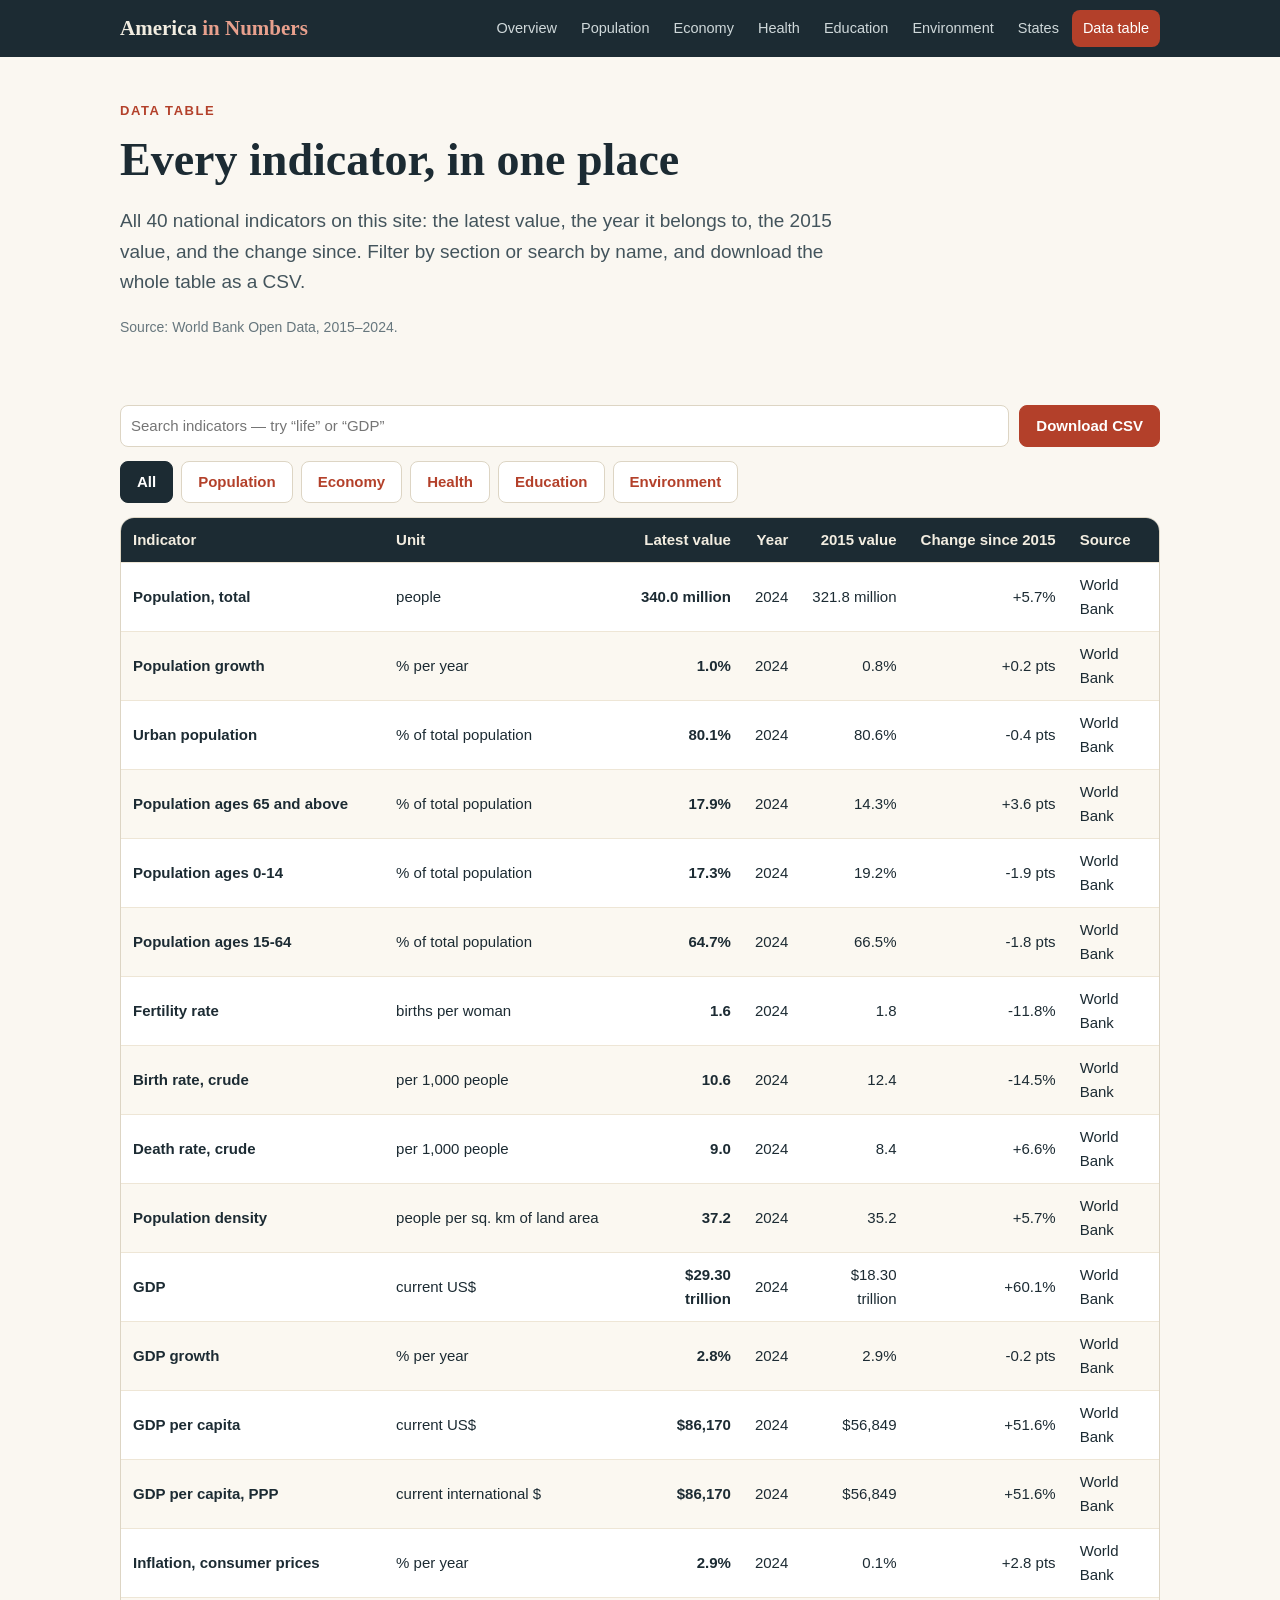
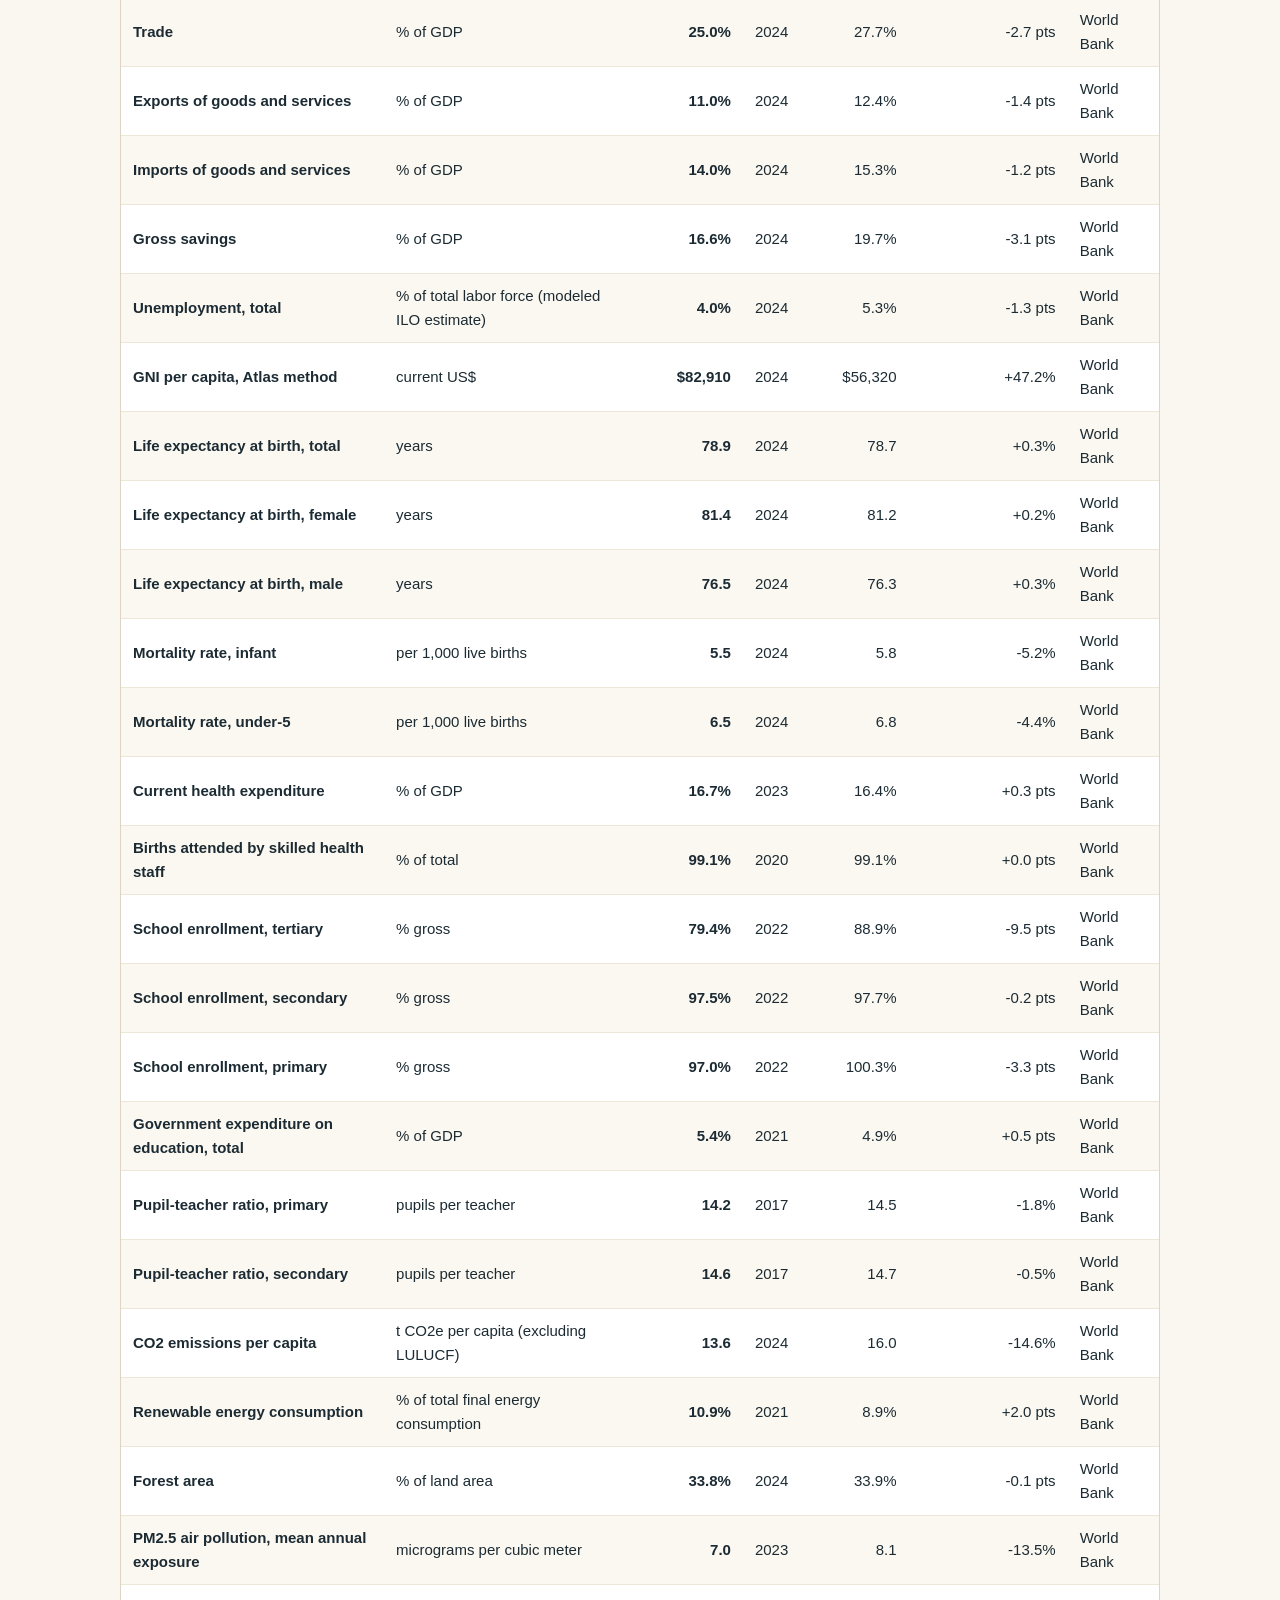
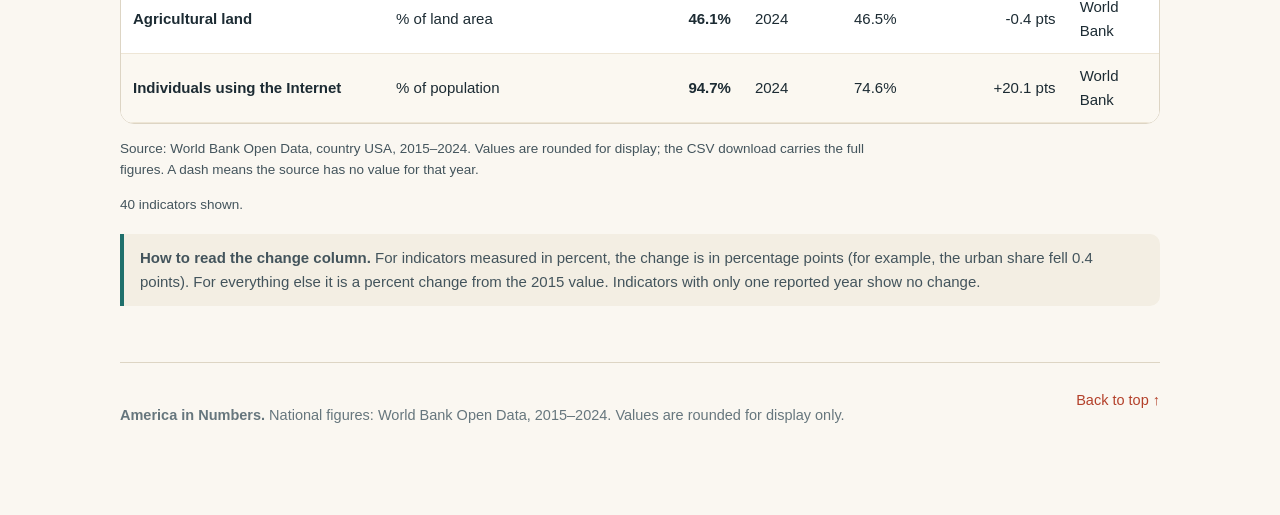
==== app/data.html @ 18b67718 "America in Numbers: national statistics site for the United States" ====
<!DOCTYPE html>
<html lang="en">
<head>
<meta charset="utf-8">
<meta name="viewport" content="width=device-width, initial-scale=1">
<title>Data table — America in Numbers</title>
<link rel="stylesheet" href="style.css">
<link rel="icon" href="favicon.png" type="image/png">
<script src="data.js"></script>
<script src="charts.js"></script>
<script src="site.js"></script>
</head>
<body>
<header class="topbar">
  <div class="topbar-inner">
    <a class="brand" href="index.html">America <em>in Numbers</em></a>
    <nav class="topnav">
      <a href="index.html">Overview</a>
      <a href="population.html">Population</a>
      <a href="economy.html">Economy</a>
      <a href="health.html">Health</a>
      <a href="education.html">Education</a>
      <a href="environment.html">Environment</a>
      <a href="states.html">States</a>
      <a href="data.html">Data table</a>
    </nav>
  </div>
</header>

<main class="wrap">
  <section class="hero">
    <div class="kicker">Data table</div>
    <h1>Every indicator, in one place</h1>
    <p class="lede">All 40 national indicators on this site: the latest value, the year
    it belongs to, the 2015 value, and the change since. Filter by section
    or search by name, and download the whole table as a CSV.</p>
    <p class="meta-line">Source: World Bank Open Data, 2015–2024.</p>
  </section>

  <section class="section">
    <div class="toolbar">
      <input type="search" id="data-search" placeholder="Search indicators — try “life” or “GDP”" aria-label="Search indicators">
      <button type="button" id="download-csv">Download CSV</button>
    </div>
    <div class="filter-row" role="group" aria-label="Filter by section">
      <button type="button" data-section="all" aria-pressed="true">All</button>
      <button type="button" data-section="population" aria-pressed="false">Population</button>
      <button type="button" data-section="economy" aria-pressed="false">Economy</button>
      <button type="button" data-section="health" aria-pressed="false">Health</button>
      <button type="button" data-section="education" aria-pressed="false">Education</button>
      <button type="button" data-section="environment" aria-pressed="false">Environment</button>
    </div>
    <div class="table-scroll">
      <table class="data-table" id="full-table">
        <thead>
          <tr><th>Indicator</th><th>Unit</th><th class="num">Latest value</th><th class="num">Year</th><th class="num">2015 value</th><th class="num">Change since 2015</th><th>Source</th></tr>
        </thead>
        <tbody></tbody>
      </table>
    </div>
    <p class="source-line">Source: World Bank Open Data, country USA, 2015–2024. Values are
    rounded for display; the CSV download carries the full figures. A dash
    means the source has no value for that year.</p>
    <p class="source-line" id="data-count"></p>
  </section>

  <div class="note"><strong>How to read the change column.</strong> For indicators measured
  in percent, the change is in percentage points (for example, the urban
  share fell 0.4 points). For everything else it is a percent change from
  the 2015 value. Indicators with only one reported year show no change.</div>

  <footer>
    <a class="to-top" href="#">Back to top ↑</a>
    <p><strong>America in Numbers.</strong> National figures: World Bank Open Data,
    2015–2024. Values are rounded for display only.</p>
  </footer>
</main>

<script>
(function () {
  var S = window.SITE, D = window.USA;
  S.markActiveNav();

  var sectionOf = {};
  Object.keys(D.SECTIONS).forEach(function (sec) {
    D.SECTIONS[sec].forEach(function (key) { sectionOf[key] = sec; });
  });

  // Alternate words people search for, beyond the indicator's own label.
  var KEYWORDS = {
    co2Pc: "carbon dioxide greenhouse gas",
    gdpPcPpp: "ppp purchasing power parity",
    tertiaryEnroll: "university college higher education",
    secondaryEnroll: "high school middle school",
    primaryEnroll: "elementary school",
    pm25: "air pollution smog",
    renewablePct: "clean energy wind solar",
    lifeExp: "longevity lifespan",
    infantMort: "babies child death",
    urbanPct: "cities",
    fertility: "births babies",
    unemployment: "jobs jobless"
  };

  var tbody = document.querySelector("#full-table tbody");
  Object.keys(D.INDICATORS).forEach(function (key) {
    var ind = D.INDICATORS[key];
    var latest = S.latestOf(key);
    var first = ind.values[0];
    var change = "—";
    if (first !== null && first !== undefined && latest.value !== null) {
      if (ind.unit.indexOf("%") !== -1) {
        var pts = latest.value - first;
        change = (pts >= 0 ? "+" : "") + pts.toFixed(1) + " pts";
      } else {
        var pct = ((latest.value - first) / Math.abs(first)) * 100;
        change = (pct >= 0 ? "+" : "") + pct.toFixed(1) + "%";
      }
    }
    var tr = document.createElement("tr");
    tr.setAttribute("data-section", sectionOf[key] || "all");
    if (KEYWORDS[key]) tr.setAttribute("data-keywords", KEYWORDS[key]);
    tr.innerHTML = "<td><strong>" + ind.label + "</strong></td><td>" + ind.unit +
      "</td><td class=\"num\"><strong>" + S.formatValue(key, latest.value, "auto") +
      "</strong></td><td class=\"num\">" + (latest.year === null ? "—" : latest.year) +
      "</td><td class=\"num\">" + (first === null || first === undefined ? "—" : S.formatValue(key, first, "auto")) +
      "</td><td class=\"num\">" + change + "</td><td>World Bank</td>";
    tbody.appendChild(tr);
  });

  var table = document.getElementById("full-table");
  S.enableFilter(document.getElementById("data-search"), table);
  document.getElementById("data-count").textContent =
    Object.keys(D.INDICATORS).length + " indicators shown.";
  document.querySelectorAll("[data-section]").forEach(function (btn) {
    btn.addEventListener("click", function () {
      var sec = btn.getAttribute("data-section");
      document.querySelectorAll("[data-section]").forEach(function (b) { b.setAttribute("aria-pressed", "false"); });
      btn.setAttribute("aria-pressed", "true");
      table.querySelectorAll("tbody tr").forEach(function (row) {
        row.style.display = (sec === "all" || row.getAttribute("data-section") === sec) ? "" : "none";
      });
      document.getElementById("data-search").value = "";
    });
  });
  document.getElementById("download-csv").addEventListener("click", S.downloadCsv);
})();
</script>
</body>
</html>
---- app/style.css ----
/* America in Numbers — design system.
   Warm paper, deep ink, one vermilion accent. System fonts only: Georgia
   for display type, the platform sans for everything else. No webfonts,
   no external assets, so the site works with no network at all. */

:root {
  --paper: #faf7f1;
  --paper-soft: #f3eee3;
  --ink: #1c2b33;
  --ink-soft: #43545c;
  --muted: #66767d;
  --line: #ddd5c4;
  --accent: #b3402a;
  --accent-dark: #8f2f1e;
  --teal: #1f6f6b;
  --gold: #c98a1b;
  --card: #ffffff;
  --shadow: 0 1px 3px rgba(28, 43, 51, 0.10), 0 6px 18px rgba(28, 43, 51, 0.06);
  --radius: 14px;
}

* { box-sizing: border-box; }

html { scroll-behavior: smooth; }

body {
  margin: 0;
  background: var(--paper);
  color: var(--ink);
  font-family: -apple-system, BlinkMacSystemFont, "Segoe UI", Roboto, "Helvetica Neue", Arial, sans-serif;
  font-size: 17px;
  line-height: 1.6;
}

h1, h2, h3, .display {
  font-family: Georgia, "Times New Roman", serif;
  color: var(--ink);
  line-height: 1.2;
  margin: 0 0 0.4em;
}

a { color: var(--accent); text-decoration: none; }
a:hover { text-decoration: underline; }

/* --- top bar ------------------------------------------------------------- */
.topbar {
  background: var(--ink);
  color: #f2ede1;
  position: sticky;
  top: 0;
  z-index: 20;
}
.topbar-inner {
  max-width: 1080px;
  margin: 0 auto;
  padding: 10px 20px;
  display: flex;
  align-items: center;
  gap: 18px;
  flex-wrap: wrap;
}
.brand {
  font-family: Georgia, "Times New Roman", serif;
  font-size: 21px;
  font-weight: 700;
  color: #f2ede1;
  white-space: nowrap;
}
.brand em { color: #e8a08d; font-style: normal; }
.topnav {
  display: flex;
  gap: 2px;
  flex-wrap: wrap;
  margin-left: auto;
}
.topnav a {
  color: #cfd8da;
  font-size: 14.5px;
  padding: 7px 11px;
  border-radius: 8px;
  white-space: nowrap;
}
.topnav a:hover { color: #fff; background: rgba(255, 255, 255, 0.10); text-decoration: none; }
.topnav a.active { color: #fff; background: var(--accent); }

/* --- page shell ---------------------------------------------------------- */
.wrap { max-width: 1080px; margin: 0 auto; padding: 0 20px 64px; }
.hero { padding: 44px 0 8px; }
.hero .kicker {
  color: var(--accent);
  font-weight: 700;
  letter-spacing: 0.12em;
  text-transform: uppercase;
  font-size: 13px;
  margin-bottom: 10px;
}
.hero h1 { font-size: 46px; margin-bottom: 12px; }
.hero p.lede { font-size: 19px; color: var(--ink-soft); max-width: 720px; }
.hero .meta-line { color: var(--muted); font-size: 14px; margin-top: 14px; }

.section { margin-top: 44px; }
.section > h2 { font-size: 29px; border-bottom: 3px solid var(--accent); padding-bottom: 8px; }
.section > p { color: var(--ink-soft); max-width: 760px; }
.note {
  background: var(--paper-soft);
  border-left: 4px solid var(--teal);
  padding: 12px 16px;
  border-radius: 0 10px 10px 0;
  font-size: 15px;
  color: var(--ink-soft);
  margin: 18px 0;
}
.source-line { color: var(--muted); font-size: 13.5px; margin-top: 10px; }

/* --- stat cards ---------------------------------------------------------- */
.stats {
  display: grid;
  grid-template-columns: repeat(3, 1fr);
  gap: 16px;
  margin: 22px 0;
}
.stat {
  background: var(--card);
  border: 1px solid var(--line);
  border-radius: var(--radius);
  box-shadow: var(--shadow);
  padding: 18px 20px;
}
.stat-label { font-size: 13.5px; color: var(--muted); font-weight: 600; text-transform: uppercase; letter-spacing: 0.04em; }
.stat-value { font-family: Georgia, "Times New Roman", serif; font-size: 34px; font-weight: 700; color: var(--ink); margin: 6px 0 2px; line-height: 1.1; }
.stat-sub { font-size: 14px; color: var(--ink-soft); }
.stat-year { font-size: 13px; color: var(--muted); }

/* --- chart panels -------------------------------------------------------- */
.panel {
  background: var(--card);
  border: 1px solid var(--line);
  border-radius: var(--radius);
  box-shadow: var(--shadow);
  padding: 20px 22px;
  margin: 18px 0;
}
.panel h3 { font-size: 21px; }
.panel .panel-sub { color: var(--ink-soft); font-size: 15px; margin-bottom: 8px; }
.chart-legend { display: flex; gap: 18px; flex-wrap: wrap; margin-top: 6px; font-size: 14px; color: var(--ink-soft); }
.chart-legend i { display: inline-block; width: 12px; height: 12px; border-radius: 3px; margin-right: 6px; vertical-align: -1px; }
.chart-switch { display: flex; gap: 8px; align-items: center; flex-wrap: wrap; margin-bottom: 10px; }
.chart-switch label { font-weight: 600; font-size: 15px; }
select, input[type="text"], input[type="search"] {
  font: inherit;
  font-size: 15px;
  padding: 8px 10px;
  border: 1px solid var(--line);
  border-radius: 8px;
  background: #fff;
  color: var(--ink);
}
button {
  font: inherit;
  font-size: 15px;
  font-weight: 600;
  padding: 8px 16px;
  border-radius: 8px;
  border: 1px solid var(--accent);
  background: var(--accent);
  color: #fff;
  cursor: pointer;
}
button:hover { background: var(--accent-dark); }
button.ghost { background: #fff; color: var(--accent); }
button.ghost:hover { background: #fbeeea; }
button[aria-pressed="true"] { background: var(--ink); border-color: var(--ink); }
/* Toggle buttons (chart metric, table filters) read as options, not calls
   to action: unpressed ones are quiet, pressed one is ink. */
.chart-switch button, .filter-row button { background: #fff; color: var(--accent); border-color: var(--line); }
.chart-switch button:hover, .filter-row button:hover { background: #fbeeea; border-color: var(--accent); }
.chart-switch button[aria-pressed="true"], .filter-row button[aria-pressed="true"] { background: var(--ink); border-color: var(--ink); color: #fff; }

/* --- link cards ---------------------------------------------------------- */
.link-grid { display: grid; grid-template-columns: repeat(3, 1fr); gap: 16px; margin: 18px 0; }
.link-card {
  display: block;
  background: var(--card);
  border: 1px solid var(--line);
  border-radius: var(--radius);
  box-shadow: var(--shadow);
  padding: 18px 20px;
  color: var(--ink);
}
.link-card:hover { text-decoration: none; border-color: var(--accent); }
.link-card h3 { font-size: 20px; margin-bottom: 4px; }
.link-card p { margin: 0; color: var(--ink-soft); font-size: 15px; }
.link-card .go { color: var(--accent); font-weight: 700; font-size: 14px; margin-top: 10px; display: block; }

/* --- tables -------------------------------------------------------------- */
.table-scroll { overflow-x: auto; margin: 14px 0; border-radius: var(--radius); border: 1px solid var(--line); }
table.data-table { width: 100%; border-collapse: collapse; background: #fff; font-size: 15px; min-width: 640px; }
.data-table th, .data-table td { padding: 10px 12px; text-align: left; border-bottom: 1px solid #eee6d6; }
.data-table thead th { background: var(--ink); color: #f2ede1; font-weight: 600; white-space: nowrap; position: sticky; top: 0; }
.data-table tbody tr:nth-child(even) { background: #fbf8f1; }
.data-table td.num, .data-table th.num { text-align: right; font-variant-numeric: tabular-nums; }
.data-table th.sortable { cursor: pointer; }
.data-table th.sortable::after { content: " ↕"; font-size: 12px; opacity: 0.7; }
.data-table th[data-dir="asc"]::after { content: " ↑"; }
.data-table th[data-dir="desc"]::after { content: " ↓"; }
.toolbar { display: flex; gap: 10px; flex-wrap: wrap; align-items: center; margin: 14px 0; }
.toolbar input[type="search"] { flex: 1; min-width: 200px; }
.filter-row { display: flex; gap: 8px; flex-wrap: wrap; }

/* --- footer -------------------------------------------------------------- */
footer {
  border-top: 1px solid var(--line);
  margin-top: 56px;
  padding: 26px 0 10px;
  color: var(--muted);
  font-size: 14.5px;
}
footer .to-top { float: right; }

/* --- phones -------------------------------------------------------------- */
@media (max-width: 760px) {
  body { font-size: 16px; }
  .hero { padding-top: 28px; }
  .hero h1 { font-size: 33px; }
  .hero p.lede { font-size: 17px; }
  .stats, .link-grid { grid-template-columns: 1fr; }
  .stat-value { font-size: 29px; }
  .topbar-inner { gap: 8px; padding: 8px 14px; }
  .topnav { overflow-x: auto; flex-wrap: nowrap; margin-left: 0; width: 100%; padding-bottom: 4px; }
  .wrap { padding: 0 14px 48px; }
  .panel { padding: 16px; }
  .section > h2 { font-size: 25px; }
  table.data-table { min-width: 560px; }
}
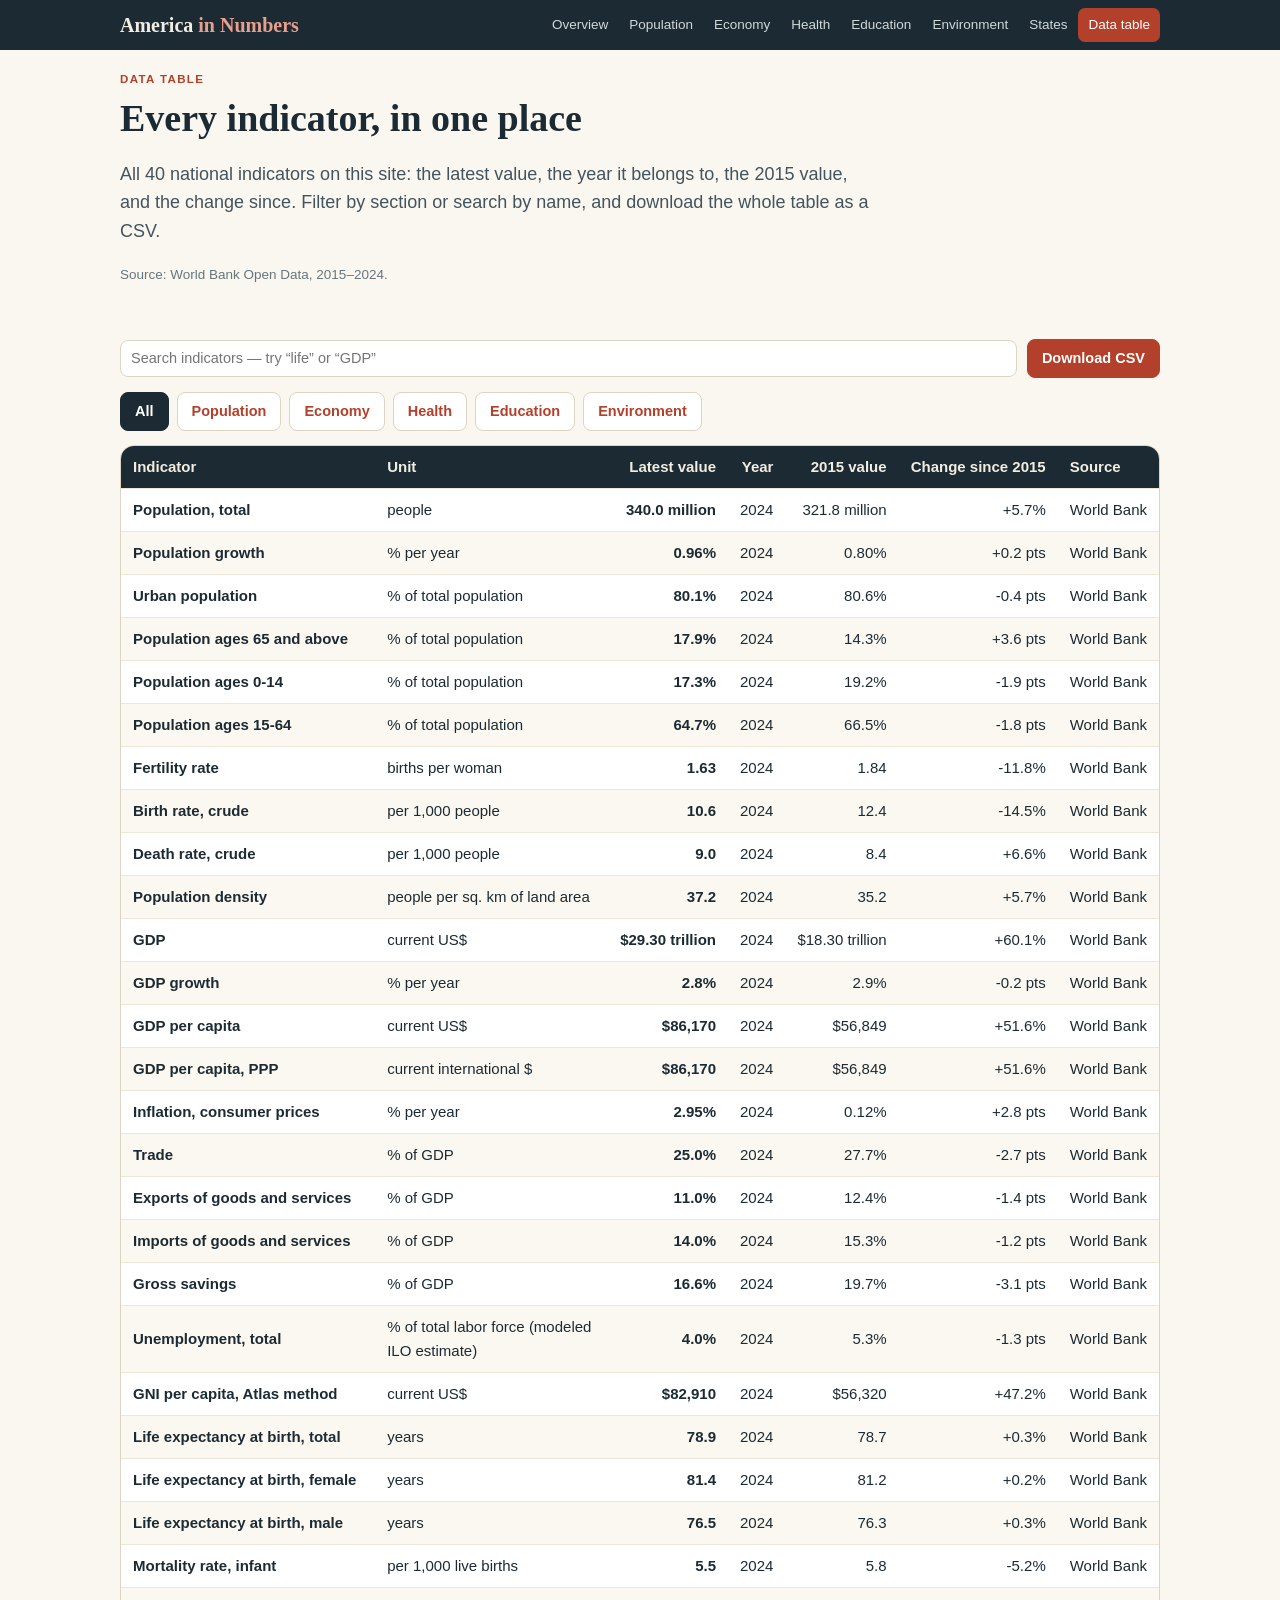
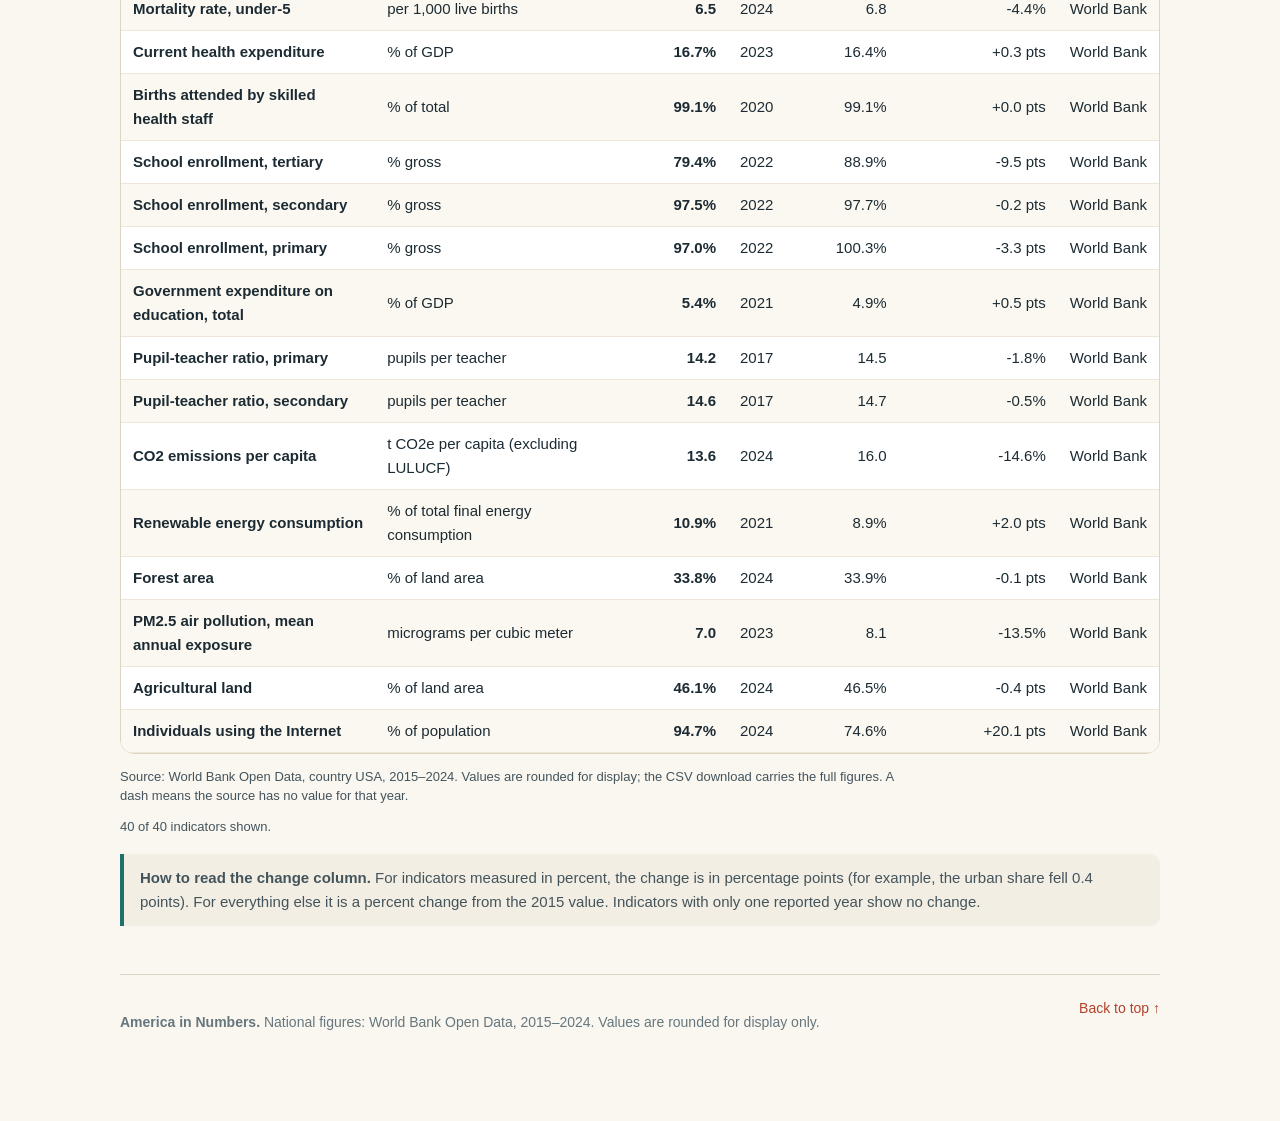
==== commit 23ba942f: "Doubao round 1: richer cover, working states/data controls, lighter phone layout" ====
--- a/app/data.html
+++ b/app/data.html
@@ -9,6 +9,7 @@
 <script src="data.js"></script>
 <script src="charts.js"></script>
 <script src="site.js"></script>
+<script src="tables.js"></script>
 </head>
 <body>
 <header class="topbar">
@@ -102,6 +103,8 @@
     unemployment: "jobs jobless"
   };
 
+  // Keep the table's precision in step with the section pages.
+  var FMT = { popGrowth: "pct2", fertility: "num2", cpi: "pct2" };
   var tbody = document.querySelector("#full-table tbody");
   Object.keys(D.INDICATORS).forEach(function (key) {
     var ind = D.INDICATORS[key];
@@ -121,28 +124,42 @@
     tr.setAttribute("data-section", sectionOf[key] || "all");
     if (KEYWORDS[key]) tr.setAttribute("data-keywords", KEYWORDS[key]);
     tr.innerHTML = "<td><strong>" + ind.label + "</strong></td><td>" + ind.unit +
-      "</td><td class=\"num\"><strong>" + S.formatValue(key, latest.value, "auto") +
+      "</td><td class=\"num\"><strong>" + S.formatValue(key, latest.value, FMT[key] || "auto") +
       "</strong></td><td class=\"num\">" + (latest.year === null ? "—" : latest.year) +
-      "</td><td class=\"num\">" + (first === null || first === undefined ? "—" : S.formatValue(key, first, "auto")) +
+      "</td><td class=\"num\">" + (first === null || first === undefined ? "—" : S.formatValue(key, first, FMT[key] || "auto")) +
       "</td><td class=\"num\">" + change + "</td><td>World Bank</td>";
     tbody.appendChild(tr);
   });
 
   var table = document.getElementById("full-table");
-  S.enableFilter(document.getElementById("data-search"), table);
-  document.getElementById("data-count").textContent =
-    Object.keys(D.INDICATORS).length + " indicators shown.";
+  var search = document.getElementById("data-search");
+  var count = document.getElementById("data-count");
+  var total = Object.keys(D.INDICATORS).length;
+  var activeSection = "all";
+  // Section filter and search combine: a row shows only when it belongs to
+  // the chosen section and its text (or keywords) matches the query.
+  function applyFilters() {
+    var q = search.value.trim().toLowerCase();
+    var shown = 0;
+    table.querySelectorAll("tbody tr").forEach(function (row) {
+      var inSection = activeSection === "all" || row.getAttribute("data-section") === activeSection;
+      var hay = (row.textContent + " " + (row.getAttribute("data-keywords") || "")).toLowerCase();
+      var show = inSection && hay.indexOf(q) !== -1;
+      row.style.display = show ? "" : "none";
+      if (show) shown += 1;
+    });
+    count.textContent = shown + " of " + total + " indicators shown.";
+  }
+  search.addEventListener("input", applyFilters);
   document.querySelectorAll("[data-section]").forEach(function (btn) {
     btn.addEventListener("click", function () {
-      var sec = btn.getAttribute("data-section");
+      activeSection = btn.getAttribute("data-section");
       document.querySelectorAll("[data-section]").forEach(function (b) { b.setAttribute("aria-pressed", "false"); });
       btn.setAttribute("aria-pressed", "true");
-      table.querySelectorAll("tbody tr").forEach(function (row) {
-        row.style.display = (sec === "all" || row.getAttribute("data-section") === sec) ? "" : "none";
-      });
-      document.getElementById("data-search").value = "";
+      applyFilters();
     });
   });
+  applyFilters();
   document.getElementById("download-csv").addEventListener("click", S.downloadCsv);
 })();
 </script>
--- a/app/style.css
+++ b/app/style.css
@@ -39,6 +39,8 @@
   margin: 0 0 0.4em;
 }
 
+svg { display: block; }
+
 a { color: var(--accent); text-decoration: none; }
 a:hover { text-decoration: underline; }
 
@@ -53,7 +55,7 @@
 .topbar-inner {
   max-width: 1080px;
   margin: 0 auto;
-  padding: 10px 20px;
+  padding: 8px 20px;
   display: flex;
   align-items: center;
   gap: 18px;
@@ -61,7 +63,7 @@
 }
 .brand {
   font-family: Georgia, "Times New Roman", serif;
-  font-size: 21px;
+  font-size: 20px;
   font-weight: 700;
   color: #f2ede1;
   white-space: nowrap;
@@ -69,15 +71,15 @@
 .brand em { color: #e8a08d; font-style: normal; }
 .topnav {
   display: flex;
-  gap: 2px;
+  gap: 1px;
   flex-wrap: wrap;
   margin-left: auto;
 }
 .topnav a {
   color: #cfd8da;
-  font-size: 14.5px;
-  padding: 7px 11px;
-  border-radius: 8px;
+  font-size: 13.5px;
+  padding: 6px 10px;
+  border-radius: 7px;
   white-space: nowrap;
 }
 .topnav a:hover { color: #fff; background: rgba(255, 255, 255, 0.10); text-decoration: none; }
@@ -85,22 +87,41 @@
 
 /* --- page shell ---------------------------------------------------------- */
 .wrap { max-width: 1080px; margin: 0 auto; padding: 0 20px 64px; }
-.hero { padding: 44px 0 8px; }
-.hero .kicker {
+
+/* The overview's masthead: a dateline, the title, one line of context. */
+.masthead {
+  padding: 12px 0 9px;
+  border-bottom: 2px solid var(--ink);
+}
+.masthead-top {
+  display: flex;
+  justify-content: space-between;
+  align-items: baseline;
+  gap: 16px;
+  flex-wrap: wrap;
+}
+.kicker {
   color: var(--accent);
   font-weight: 700;
   letter-spacing: 0.12em;
   text-transform: uppercase;
-  font-size: 13px;
-  margin-bottom: 10px;
-}
-.hero h1 { font-size: 46px; margin-bottom: 12px; }
-.hero p.lede { font-size: 19px; color: var(--ink-soft); max-width: 720px; }
-.hero .meta-line { color: var(--muted); font-size: 14px; margin-top: 14px; }
-
-.section { margin-top: 44px; }
-.section > h2 { font-size: 29px; border-bottom: 3px solid var(--accent); padding-bottom: 8px; }
-.section > p { color: var(--ink-soft); max-width: 760px; }
+  font-size: 11.5px;
+  margin: 0;
+}
+.dateline { color: var(--muted); font-size: 11.5px; letter-spacing: 0.06em; text-transform: uppercase; }
+.masthead h1 { font-size: 38px; line-height: 1.05; margin: 6px 0 4px; }
+.masthead .lede { font-size: 17.5px; line-height: 1.45; color: var(--ink-soft); margin: 0; }
+
+/* Section pages keep the older hero, tightened. */
+.hero { padding: 20px 0 4px; }
+.hero .kicker { margin-bottom: 8px; }
+.hero h1 { font-size: 38px; margin-bottom: 6px; }
+.hero p.lede { font-size: 18px; color: var(--ink-soft); max-width: 760px; }
+.hero .meta-line { color: var(--muted); font-size: 13.5px; margin-top: 8px; }
+
+.section { margin-top: 36px; }
+.section > h2 { font-size: 27px; border-bottom: 3px solid var(--accent); padding-bottom: 6px; }
+.section > p { color: var(--ink-soft); max-width: 780px; }
 .note {
   background: var(--paper-soft);
   border-left: 4px solid var(--teal);
@@ -110,26 +131,42 @@
   color: var(--ink-soft);
   margin: 18px 0;
 }
-.source-line { color: var(--muted); font-size: 13.5px; margin-top: 10px; }
+.source-line { color: var(--muted); font-size: 13px; margin-top: 5px; line-height: 1.4; }
 
 /* --- stat cards ---------------------------------------------------------- */
 .stats {
   display: grid;
   grid-template-columns: repeat(3, 1fr);
-  gap: 16px;
-  margin: 22px 0;
+  gap: 12px;
+  margin: 14px 0 4px;
 }
 .stat {
+  position: relative;
   background: var(--card);
   border: 1px solid var(--line);
-  border-radius: var(--radius);
+  border-radius: 12px;
   box-shadow: var(--shadow);
-  padding: 18px 20px;
-}
-.stat-label { font-size: 13.5px; color: var(--muted); font-weight: 600; text-transform: uppercase; letter-spacing: 0.04em; }
-.stat-value { font-family: Georgia, "Times New Roman", serif; font-size: 34px; font-weight: 700; color: var(--ink); margin: 6px 0 2px; line-height: 1.1; }
-.stat-sub { font-size: 14px; color: var(--ink-soft); }
-.stat-year { font-size: 13px; color: var(--muted); }
+  padding: 8px 16px 8px;
+  min-height: 88px;
+}
+.stat-label { font-size: 11px; color: var(--muted); font-weight: 700; text-transform: uppercase; letter-spacing: 0.06em; }
+.stat-value { font-family: Georgia, "Times New Roman", serif; font-size: 28px; font-weight: 700; color: var(--ink); margin: 2px 0 0; line-height: 1.15; }
+.stat-sub { display: inline; font-size: 12px; color: var(--ink-soft); }
+.stat-year { display: inline; font-size: 12px; color: var(--muted); }
+.stat-year::before { content: " · "; }
+.stat-source { display: inline; font-size: 11px; color: var(--muted); }
+.stat-source::before { content: " · "; }
+.stat-spark {
+  position: absolute;
+  right: 14px;
+  top: 12px;
+  width: 86px;
+  height: 28px;
+  opacity: 0.9;
+  pointer-events: none;
+}
+.stat-spark svg { display: block; width: 100%; height: 100%; }
+.stats-note { display: none; }
 
 /* --- chart panels -------------------------------------------------------- */
 .panel {
@@ -137,19 +174,28 @@
   border: 1px solid var(--line);
   border-radius: var(--radius);
   box-shadow: var(--shadow);
-  padding: 20px 22px;
-  margin: 18px 0;
-}
-.panel h3 { font-size: 21px; }
-.panel .panel-sub { color: var(--ink-soft); font-size: 15px; margin-bottom: 8px; }
+  padding: 12px 18px;
+  margin: 14px 0;
+}
+.panel h3 { font-size: 20px; margin-bottom: 2px; }
+.panel .panel-sub { color: var(--ink-soft); font-size: 14.5px; margin: 0 0 6px; }
+.panel-head {
+  display: flex;
+  align-items: center;
+  justify-content: space-between;
+  gap: 12px;
+  flex-wrap: wrap;
+  margin-bottom: 4px;
+}
+.panel-head h3 { margin: 0; }
 .chart-legend { display: flex; gap: 18px; flex-wrap: wrap; margin-top: 6px; font-size: 14px; color: var(--ink-soft); }
 .chart-legend i { display: inline-block; width: 12px; height: 12px; border-radius: 3px; margin-right: 6px; vertical-align: -1px; }
-.chart-switch { display: flex; gap: 8px; align-items: center; flex-wrap: wrap; margin-bottom: 10px; }
-.chart-switch label { font-weight: 600; font-size: 15px; }
+.chart-switch { display: flex; gap: 8px; align-items: center; flex-wrap: wrap; }
+.chart-switch label { font-weight: 600; font-size: 14px; }
 select, input[type="text"], input[type="search"] {
   font: inherit;
-  font-size: 15px;
-  padding: 8px 10px;
+  font-size: 14.5px;
+  padding: 6px 10px;
   border: 1px solid var(--line);
   border-radius: 8px;
   background: #fff;
@@ -157,9 +203,9 @@
 }
 button {
   font: inherit;
-  font-size: 15px;
+  font-size: 14.5px;
   font-weight: 600;
-  padding: 8px 16px;
+  padding: 7px 14px;
   border-radius: 8px;
   border: 1px solid var(--accent);
   background: var(--accent);
@@ -177,28 +223,48 @@
 .chart-switch button[aria-pressed="true"], .filter-row button[aria-pressed="true"] { background: var(--ink); border-color: var(--ink); color: #fff; }
 
 /* --- link cards ---------------------------------------------------------- */
-.link-grid { display: grid; grid-template-columns: repeat(3, 1fr); gap: 16px; margin: 18px 0; }
+.link-grid { display: grid; grid-template-columns: repeat(3, 1fr); gap: 14px; margin: 16px 0; }
 .link-card {
   display: block;
   background: var(--card);
   border: 1px solid var(--line);
-  border-radius: var(--radius);
+  border-radius: 12px;
   box-shadow: var(--shadow);
-  padding: 18px 20px;
+  padding: 16px 18px;
   color: var(--ink);
 }
 .link-card:hover { text-decoration: none; border-color: var(--accent); }
-.link-card h3 { font-size: 20px; margin-bottom: 4px; }
-.link-card p { margin: 0; color: var(--ink-soft); font-size: 15px; }
-.link-card .go { color: var(--accent); font-weight: 700; font-size: 14px; margin-top: 10px; display: block; }
+.link-card h3 { font-size: 19px; margin-bottom: 4px; }
+.link-card p { margin: 0; color: var(--ink-soft); font-size: 14.5px; }
+.link-card .go { color: var(--accent); font-weight: 700; font-size: 13.5px; margin-top: 10px; display: block; }
+.link-card-wide {
+  grid-column: 1 / -1;
+  display: grid;
+  grid-template-columns: 1fr auto;
+  grid-template-rows: auto auto;
+  column-gap: 28px;
+  align-items: center;
+}
+.link-card-wide h3, .link-card-wide p { grid-column: 1; }
+.link-card-wide .go { grid-column: 2; grid-row: 1 / 3; margin-top: 0; }
+
+/* --- about grid ---------------------------------------------------------- */
+.about { margin-top: 40px; }
+.about-grid { display: grid; grid-template-columns: repeat(3, 1fr); gap: 18px; margin-top: 14px; }
+.about-grid h3 { font-size: 17px; margin-bottom: 4px; }
+.about-grid p { margin: 0; color: var(--ink-soft); font-size: 14.5px; line-height: 1.55; }
 
 /* --- tables -------------------------------------------------------------- */
 .table-scroll { overflow-x: auto; margin: 14px 0; border-radius: var(--radius); border: 1px solid var(--line); }
 table.data-table { width: 100%; border-collapse: collapse; background: #fff; font-size: 15px; min-width: 640px; }
-.data-table th, .data-table td { padding: 10px 12px; text-align: left; border-bottom: 1px solid #eee6d6; }
+.data-table th, .data-table td { padding: 9px 12px; text-align: left; border-bottom: 1px solid #eee6d6; }
 .data-table thead th { background: var(--ink); color: #f2ede1; font-weight: 600; white-space: nowrap; position: sticky; top: 0; }
 .data-table tbody tr:nth-child(even) { background: #fbf8f1; }
 .data-table td.num, .data-table th.num { text-align: right; font-variant-numeric: tabular-nums; }
+.data-table td.num { white-space: nowrap; }
+.data-table td:last-child { white-space: nowrap; }
+.data-table td.up { color: var(--teal); }
+.data-table td.down { color: var(--accent); }
 .data-table th.sortable { cursor: pointer; }
 .data-table th.sortable::after { content: " ↕"; font-size: 12px; opacity: 0.7; }
 .data-table th[data-dir="asc"]::after { content: " ↑"; }
@@ -210,25 +276,55 @@
 /* --- footer -------------------------------------------------------------- */
 footer {
   border-top: 1px solid var(--line);
-  margin-top: 56px;
-  padding: 26px 0 10px;
+  margin-top: 48px;
+  padding: 22px 0 10px;
   color: var(--muted);
-  font-size: 14.5px;
+  font-size: 14px;
 }
 footer .to-top { float: right; }
+
+/* --- tablets -------------------------------------------------------------- */
+@media (max-width: 900px) {
+  .stats { grid-template-columns: repeat(2, 1fr); }
+  .link-grid, .about-grid { grid-template-columns: repeat(2, 1fr); }
+  .stat-spark { display: none; }
+}
 
 /* --- phones -------------------------------------------------------------- */
 @media (max-width: 760px) {
   body { font-size: 16px; }
-  .hero { padding-top: 28px; }
-  .hero h1 { font-size: 33px; }
-  .hero p.lede { font-size: 17px; }
-  .stats, .link-grid { grid-template-columns: 1fr; }
-  .stat-value { font-size: 29px; }
-  .topbar-inner { gap: 8px; padding: 8px 14px; }
-  .topnav { overflow-x: auto; flex-wrap: nowrap; margin-left: 0; width: 100%; padding-bottom: 4px; }
-  .wrap { padding: 0 14px 48px; }
-  .panel { padding: 16px; }
-  .section > h2 { font-size: 25px; }
+  .masthead { padding: 9px 0 8px; }
+  .masthead-top { display: block; }
+  .masthead-top .kicker { display: none; }
+  .masthead .dateline { font-size: 10px; letter-spacing: 0.04em; }
+  .masthead h1 { font-size: 31px; margin: 2px 0 3px; }
+  .masthead .lede { display: none; }
+  .hero { padding-top: 16px; }
+  .hero h1 { font-size: 31px; }
+  .hero p.lede { font-size: 16.5px; }
+  .stats { grid-template-columns: repeat(2, minmax(0, 1fr)); gap: 10px; }
+  .stat { padding: 8px 11px 7px; min-height: 96px; }
+  .stat-value { font-size: 23px; }
+  .stat-sub, .stat-year { font-size: 11.5px; }
+  .stat-spark, .stat-source { display: none; }
+  .stats-note { display: block; font-size: 11.5px; color: var(--muted); margin: 4px 2px 0; }
+  .topbar-inner { gap: 4px; padding: 5px 12px; }
+  .brand { font-size: 17px; }
+  .topnav {
+    display: grid;
+    grid-template-columns: repeat(4, minmax(0, 1fr));
+    gap: 3px;
+    width: 100%;
+    margin-left: 0;
+  }
+  .topnav a { text-align: center; padding: 3px 1px; font-size: 11.5px; }
+  .wrap { padding: 0 14px 44px; }
+  .panel { padding: 13px 14px; }
+  .panel-head { align-items: flex-start; }
+  .section { margin-top: 28px; }
+  .section > h2 { font-size: 24px; }
+  .link-grid, .about-grid { grid-template-columns: 1fr; }
+  .link-card-wide { display: block; }
+  .link-card-wide .go { margin-top: 10px; }
   table.data-table { min-width: 560px; }
 }
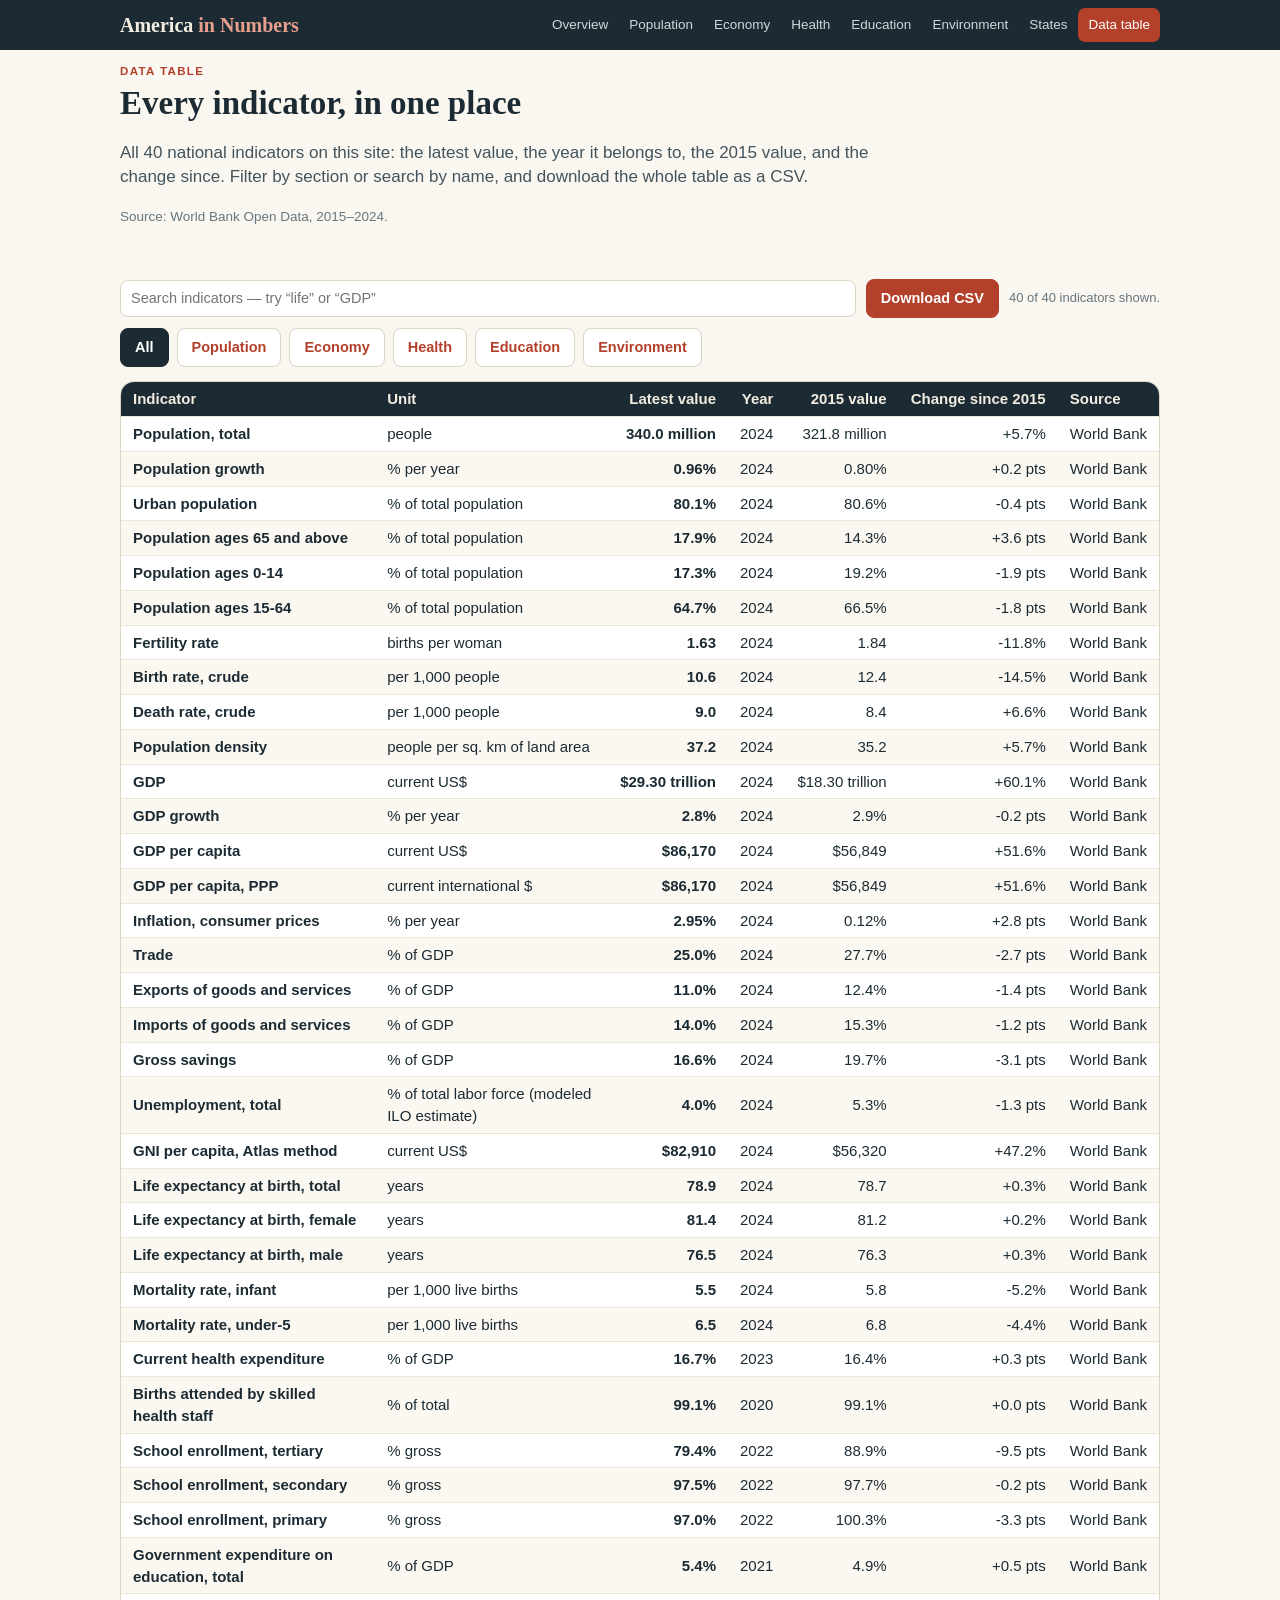
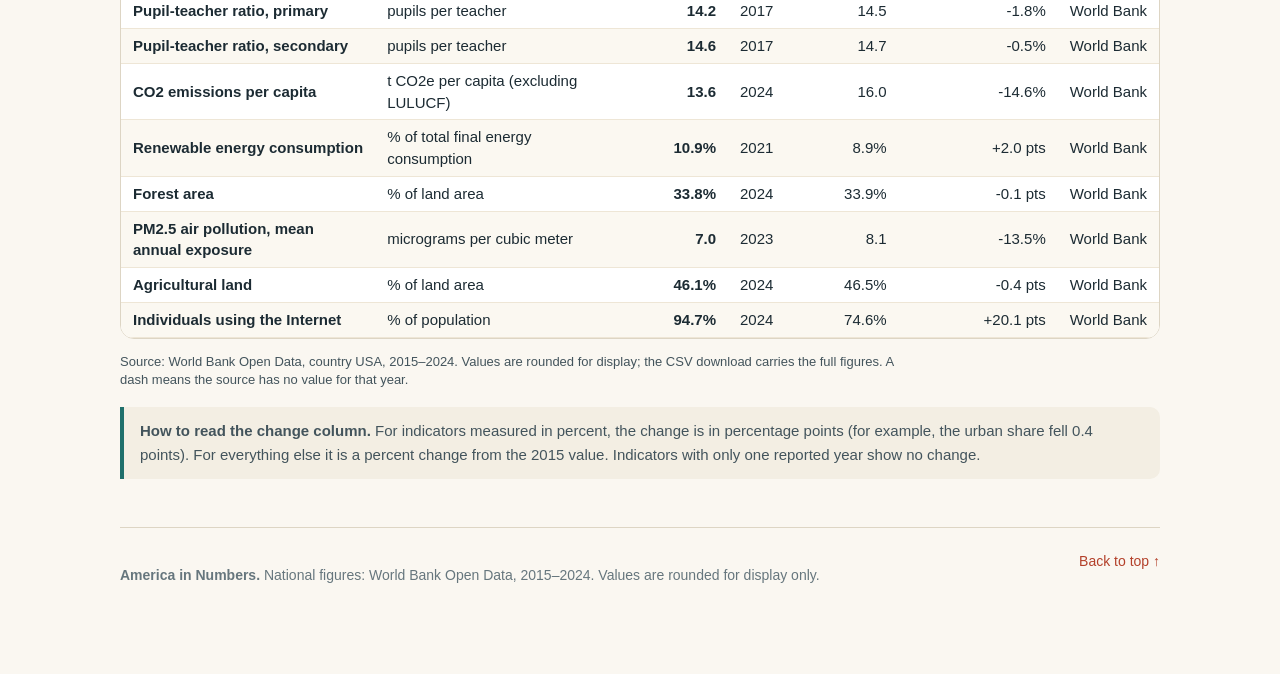
==== commit b730476e: "Doubao round 2: economy chart fits, data shows 11 rows, clickable cards, lighter first load" ====
--- a/app/data.html
+++ b/app/data.html
@@ -42,6 +42,7 @@
     <div class="toolbar">
       <input type="search" id="data-search" placeholder="Search indicators — try “life” or “GDP”" aria-label="Search indicators">
       <button type="button" id="download-csv">Download CSV</button>
+      <span class="count" id="data-count"></span>
     </div>
     <div class="filter-row" role="group" aria-label="Filter by section">
       <button type="button" data-section="all" aria-pressed="true">All</button>
@@ -62,7 +63,6 @@
     <p class="source-line">Source: World Bank Open Data, country USA, 2015–2024. Values are
     rounded for display; the CSV download carries the full figures. A dash
     means the source has no value for that year.</p>
-    <p class="source-line" id="data-count"></p>
   </section>
 
   <div class="note"><strong>How to read the change column.</strong> For indicators measured
--- a/app/style.css
+++ b/app/style.css
@@ -1,7 +1,5 @@
-/* America in Numbers — design system.
-   Warm paper, deep ink, one vermilion accent. System fonts only: Georgia
-   for display type, the platform sans for everything else. No webfonts,
-   no external assets, so the site works with no network at all. */
+/* America in Numbers: warm paper, ink type, one vermilion accent, system
+   fonts only, no external asset — the site works with no network. */
 
 :root {
   --paper: #faf7f1;
@@ -13,7 +11,6 @@
   --accent: #b3402a;
   --accent-dark: #8f2f1e;
   --teal: #1f6f6b;
-  --gold: #c98a1b;
   --card: #ffffff;
   --shadow: 0 1px 3px rgba(28, 43, 51, 0.10), 0 6px 18px rgba(28, 43, 51, 0.06);
   --radius: 14px;
@@ -32,7 +29,7 @@
   line-height: 1.6;
 }
 
-h1, h2, h3, .display {
+h1, h2, h3 {
   font-family: Georgia, "Times New Roman", serif;
   color: var(--ink);
   line-height: 1.2;
@@ -112,12 +109,13 @@
 .masthead h1 { font-size: 38px; line-height: 1.05; margin: 6px 0 4px; }
 .masthead .lede { font-size: 17.5px; line-height: 1.45; color: var(--ink-soft); margin: 0; }
 
-/* Section pages keep the older hero, tightened. */
-.hero { padding: 20px 0 4px; }
-.hero .kicker { margin-bottom: 8px; }
-.hero h1 { font-size: 38px; margin-bottom: 6px; }
-.hero p.lede { font-size: 18px; color: var(--ink-soft); max-width: 760px; }
-.hero .meta-line { color: var(--muted); font-size: 13.5px; margin-top: 8px; }
+/* Section pages keep the older hero, tightened: at 1280x800 the first chart
+   below the cards now fits whole, so a section reads in one screen. */
+.hero { padding: 12px 0 2px; }
+.hero .kicker { margin-bottom: 4px; }
+.hero h1 { font-size: 33px; margin-bottom: 4px; }
+.hero p.lede { font-size: 17px; color: var(--ink-soft); max-width: 780px; line-height: 1.42; }
+.hero .meta-line { color: var(--muted); font-size: 13.5px; margin-top: 4px; }
 
 .section { margin-top: 36px; }
 .section > h2 { font-size: 27px; border-bottom: 3px solid var(--accent); padding-bottom: 6px; }
@@ -137,20 +135,24 @@
 .stats {
   display: grid;
   grid-template-columns: repeat(3, 1fr);
-  gap: 12px;
-  margin: 14px 0 4px;
+  gap: 9px;
+  margin: 9px 0 2px;
 }
 .stat {
+  display: block;
   position: relative;
   background: var(--card);
   border: 1px solid var(--line);
   border-radius: 12px;
   box-shadow: var(--shadow);
-  padding: 8px 16px 8px;
-  min-height: 88px;
-}
+  padding: 6px 14px 5px;
+  min-height: 76px;
+  color: var(--ink);
+}
+a.stat:hover, a.stat:focus-visible { border-color: var(--accent); text-decoration: none; }
+a.stat::after { content: "→"; position: absolute; right: 12px; bottom: 7px; color: var(--accent); font-size: 14px; opacity: 0.75; }
 .stat-label { font-size: 11px; color: var(--muted); font-weight: 700; text-transform: uppercase; letter-spacing: 0.06em; }
-.stat-value { font-family: Georgia, "Times New Roman", serif; font-size: 28px; font-weight: 700; color: var(--ink); margin: 2px 0 0; line-height: 1.15; }
+.stat-value { font-family: Georgia, "Times New Roman", serif; font-size: 26px; font-weight: 700; color: var(--ink); margin: 2px 0 0; line-height: 1.15; }
 .stat-sub { display: inline; font-size: 12px; color: var(--ink-soft); }
 .stat-year { display: inline; font-size: 12px; color: var(--muted); }
 .stat-year::before { content: " · "; }
@@ -174,8 +176,8 @@
   border: 1px solid var(--line);
   border-radius: var(--radius);
   box-shadow: var(--shadow);
-  padding: 12px 18px;
-  margin: 14px 0;
+  padding: 9px 16px;
+  margin: 9px 0;
 }
 .panel h3 { font-size: 20px; margin-bottom: 2px; }
 .panel .panel-sub { color: var(--ink-soft); font-size: 14.5px; margin: 0 0 6px; }
@@ -213,11 +215,8 @@
   cursor: pointer;
 }
 button:hover { background: var(--accent-dark); }
-button.ghost { background: #fff; color: var(--accent); }
-button.ghost:hover { background: #fbeeea; }
 button[aria-pressed="true"] { background: var(--ink); border-color: var(--ink); }
-/* Toggle buttons (chart metric, table filters) read as options, not calls
-   to action: unpressed ones are quiet, pressed one is ink. */
+/* Toggle buttons read as options: unpressed ones quiet, the pressed one ink. */
 .chart-switch button, .filter-row button { background: #fff; color: var(--accent); border-color: var(--line); }
 .chart-switch button:hover, .filter-row button:hover { background: #fbeeea; border-color: var(--accent); }
 .chart-switch button[aria-pressed="true"], .filter-row button[aria-pressed="true"] { background: var(--ink); border-color: var(--ink); color: #fff; }
@@ -257,7 +256,7 @@
 /* --- tables -------------------------------------------------------------- */
 .table-scroll { overflow-x: auto; margin: 14px 0; border-radius: var(--radius); border: 1px solid var(--line); }
 table.data-table { width: 100%; border-collapse: collapse; background: #fff; font-size: 15px; min-width: 640px; }
-.data-table th, .data-table td { padding: 9px 12px; text-align: left; border-bottom: 1px solid #eee6d6; }
+.data-table th, .data-table td { padding: 6px 12px; text-align: left; border-bottom: 1px solid #eee6d6; line-height: 1.45; }
 .data-table thead th { background: var(--ink); color: #f2ede1; font-weight: 600; white-space: nowrap; position: sticky; top: 0; }
 .data-table tbody tr:nth-child(even) { background: #fbf8f1; }
 .data-table td.num, .data-table th.num { text-align: right; font-variant-numeric: tabular-nums; }
@@ -269,9 +268,10 @@
 .data-table th.sortable::after { content: " ↕"; font-size: 12px; opacity: 0.7; }
 .data-table th[data-dir="asc"]::after { content: " ↑"; }
 .data-table th[data-dir="desc"]::after { content: " ↓"; }
-.toolbar { display: flex; gap: 10px; flex-wrap: wrap; align-items: center; margin: 14px 0; }
+.toolbar { display: flex; gap: 10px; flex-wrap: wrap; align-items: center; margin: 10px 0; }
 .toolbar input[type="search"] { flex: 1; min-width: 200px; }
-.filter-row { display: flex; gap: 8px; flex-wrap: wrap; }
+.toolbar .count { margin-left: auto; color: var(--muted); font-size: 13px; }
+.filter-row { display: flex; gap: 8px; flex-wrap: wrap; margin-bottom: 2px; }
 
 /* --- footer -------------------------------------------------------------- */
 footer {
@@ -299,13 +299,15 @@
   .masthead .dateline { font-size: 10px; letter-spacing: 0.04em; }
   .masthead h1 { font-size: 31px; margin: 2px 0 3px; }
   .masthead .lede { display: none; }
-  .hero { padding-top: 16px; }
-  .hero h1 { font-size: 31px; }
-  .hero p.lede { font-size: 16.5px; }
+  .hero { padding-top: 10px; }
+  .hero h1 { font-size: 30px; }
+  .hero p.lede { font-size: 16px; }
   .stats { grid-template-columns: repeat(2, minmax(0, 1fr)); gap: 10px; }
-  .stat { padding: 8px 11px 7px; min-height: 96px; }
+  .stat { padding: 8px 11px 7px; min-height: 94px; }
   .stat-value { font-size: 23px; }
   .stat-sub, .stat-year { font-size: 11.5px; }
+  .stat-year { display: block; }
+  .stat-year::before { content: ""; }
   .stat-spark, .stat-source { display: none; }
   .stats-note { display: block; font-size: 11.5px; color: var(--muted); margin: 4px 2px 0; }
   .topbar-inner { gap: 4px; padding: 5px 12px; }
